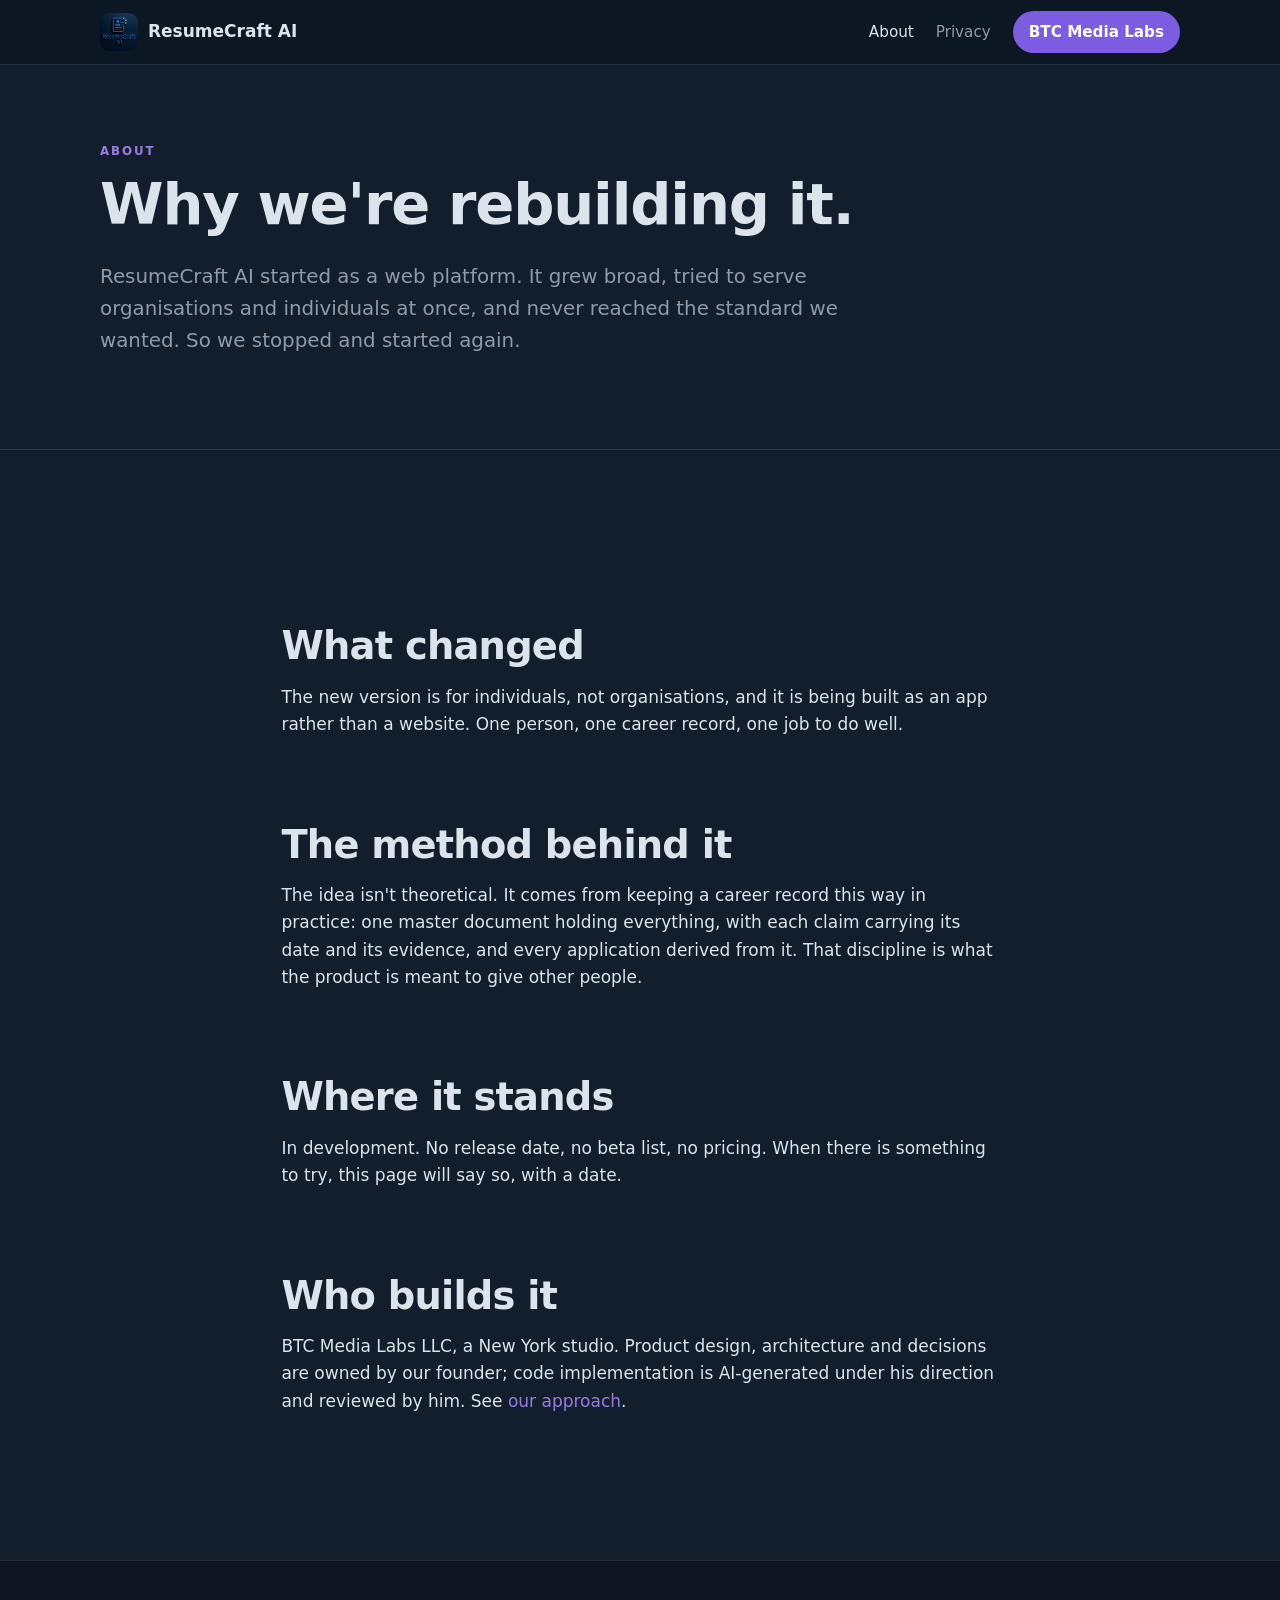
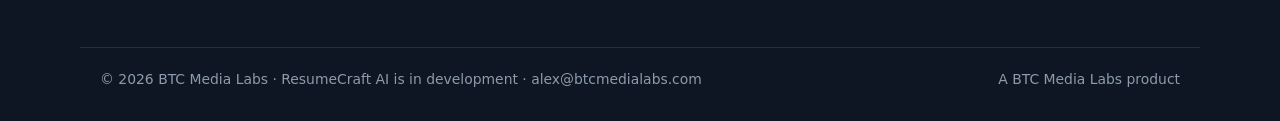
==== about/index.html @ a57dd188 "ResumeCraft AI website — in-development holding site Static pages built by the BTC Media Labs hub: h" ====
<!doctype html>
<html lang="en">
<head>
<meta charset="utf-8">
<meta name="viewport" content="width=device-width, initial-scale=1">
<title>About — ResumeCraft AI</title>
<meta name="description" content="Why ResumeCraft AI is being rebuilt, and what it will and won't do.">
<link rel="canonical" href="https://resumecraftai.io/about/">
<meta name="theme-color" content="#0D1622">
<meta property="og:type" content="website">
<meta property="og:site_name" content="ResumeCraft AI">
<meta property="og:title" content="About — ResumeCraft AI">
<meta property="og:description" content="Why ResumeCraft AI is being rebuilt, and what it will and won't do.">
<meta property="og:url" content="https://resumecraftai.io/about/">
<meta property="og:image" content="https://resumecraftai.io/assets/resumecraft-300.png">
<meta name="twitter:card" content="summary_large_image">
<link rel="icon" href="/assets/favicon-32.png" sizes="32x32">
<link rel="apple-touch-icon" href="/assets/apple-touch-icon.png">
<link rel="stylesheet" href="/assets/site.css">
</head>
<body>
<a class="skip" href="#main">Skip to content</a>
<header class="site-head">
  <div class="wrap head-inner">
    <a class="brand" href="/"><img src="/assets/resumecraft-300.png" width="38" height="38" alt="" style="border-radius:9px"><span class="brand-text"><b>ResumeCraft</b> AI</span></a>
    <input type="checkbox" id="navtoggle" hidden>
    <label class="burger" for="navtoggle" aria-label="Menu"><span></span><span></span><span></span></label>
    <nav class="site-nav" aria-label="Main">
      <a href="/about/" aria-current="page">About</a>
      <a href="/privacy/">Privacy</a>
      <a class="cta" href="https://btcmedialabs.com">BTC Media Labs</a>
    </nav>
  </div>
</header>
<main id="main">
<section class="hero">
  <div class="wrap">
    <p class="eyebrow">About</p>
    <h1>Why we're rebuilding it.</h1>
    <p class="lead">ResumeCraft AI started as a web platform. It grew broad, tried to serve organisations and individuals at once, and never reached the standard we wanted. So we stopped and started again.</p>
  </div>
</section>
<hr class="divider">
<section>
  <div class="wrap prose">
    <h2>What changed</h2>
    <p>The new version is for individuals, not organisations, and it is being built as an app rather than a website. One person, one career record, one job to do well.</p>
    <h2>The method behind it</h2>
    <p>The idea isn't theoretical. It comes from keeping a career record this way in practice: one master document holding everything, with each claim carrying its date and its evidence, and every application derived from it. That discipline is what the product is meant to give other people.</p>
    <h2>Where it stands</h2>
    <p>In development. No release date, no beta list, no pricing. When there is something to try, this page will say so, with a date.</p>
    <h2>Who builds it</h2>
    <p>BTC Media Labs LLC, a New York studio. Product design, architecture and decisions are owned by our founder; code implementation is AI-generated under his direction and reviewed by him. See <a href="https://btcmedialabs.com/approach/">our approach</a>.</p>
  </div>
</section>

</main>
<footer class="site-foot">
  <div class="wrap foot-base">
    <p class="muted small">© 2026 BTC Media Labs · ResumeCraft AI is in development · <a href="mailto:alex@btcmedialabs.com">alex@btcmedialabs.com</a></p>
    <p class="muted small">A <a href="https://btcmedialabs.com">BTC Media Labs</a> product</p>
  </div>
</footer>
</body>
</html>
---- assets/site.css ----
/* BTC Media Labs — tokens from standards/brand-kit.md */
:root{
  --navy:#131E2C; --navy-2:#0D1622; --panel:#1A2739; --panel-2:#21324A;
  --silver:#DCE3EB; --silver-soft:#8D9BAD; --blue:#2E7FE0; --blue-bright:#4E98F0;
  --teal:#2AC3BD; --gold:#D4A62C; --violet:#9B7BE0;
  --line:rgba(255,255,255,.10); --shadow:0 30px 70px -34px rgba(0,0,0,.8);
  --display:"SF Pro Display",system-ui,-apple-system,"Segoe UI",Roboto,Helvetica,Arial,sans-serif;
  --mono:ui-monospace,"SF Mono","SFMono-Regular",Menlo,Consolas,monospace;
  --wrap:1120px; --gut:20px;
}
*,*::before,*::after{box-sizing:border-box}
html{-webkit-text-size-adjust:100%}
body{margin:0;background:var(--navy);color:var(--silver);font-family:var(--display);font-size:17px;line-height:1.6;overflow-x:hidden}
img{max-width:100%;height:auto;display:block}
a{color:var(--blue-bright);text-decoration:none}
a:hover{text-decoration:underline}
:focus-visible{outline:2px solid var(--blue-bright);outline-offset:3px;border-radius:4px}
.wrap{max-width:var(--wrap);margin:0 auto;padding:0 var(--gut);width:100%}
.skip{position:absolute;left:-9999px}
.skip:focus{left:12px;top:12px;position:fixed;background:var(--panel-2);padding:10px 14px;border-radius:10px;z-index:99}

h1,h2,h3{line-height:1.15;margin:0 0 .4em;letter-spacing:-.02em;overflow-wrap:break-word}
h1{font-size:clamp(2rem,6vw,3.6rem);font-weight:800}
h2{font-size:clamp(1.5rem,3.6vw,2.4rem);font-weight:700}
h3{font-size:1.15rem;font-weight:650}
p{margin:0 0 1rem;overflow-wrap:break-word}
.lead{font-size:clamp(1.02rem,2.1vw,1.24rem);color:var(--silver-soft);max-width:64ch}
.muted{color:var(--silver-soft)}
.small{font-size:.87rem}
.eyebrow{font-size:.74rem;letter-spacing:.16em;text-transform:uppercase;color:var(--blue-bright);font-weight:650;margin:0 0 .7rem}
.plain{list-style:none;margin:0;padding:0}
.plain li{margin:.32rem 0}

/* header */
.site-head{position:sticky;top:0;z-index:40;background:rgba(13,22,34,.82);backdrop-filter:blur(12px);border-bottom:1px solid var(--line)}
.head-inner{display:flex;align-items:center;gap:16px;min-height:64px;flex-wrap:wrap}
.brand{display:inline-flex;align-items:center;gap:10px;color:var(--silver);text-decoration:none;font-weight:600}
.brand:hover{text-decoration:none}
.brand-text b{font-weight:800}
.site-nav{margin-left:auto;display:flex;align-items:center;gap:22px;font-size:.95rem}
.site-nav a{color:var(--silver-soft)}
.site-nav a:hover,.site-nav a[aria-current]{color:var(--silver);text-decoration:none}
.site-nav .cta{background:var(--blue);color:#fff;padding:9px 16px;border-radius:999px;font-weight:600}
.site-nav .cta:hover{background:var(--blue-bright)}
.burger{display:none;margin-left:auto;width:42px;height:38px;padding:9px;cursor:pointer}
.burger span{display:block;height:2px;background:var(--silver);margin:5px 0;border-radius:2px;transition:.2s}
@media (max-width:860px){
  .burger{display:block}
  .site-nav{order:3;flex-basis:100%;margin:0;display:none;flex-direction:column;align-items:flex-start;gap:2px;padding-bottom:14px}
  .site-nav a{padding:11px 2px;width:100%}
  #navtoggle:checked ~ .site-nav{display:flex}
  #navtoggle:checked ~ .burger span:nth-child(1){transform:translateY(7px) rotate(45deg)}
  #navtoggle:checked ~ .burger span:nth-child(2){opacity:0}
  #navtoggle:checked ~ .burger span:nth-child(3){transform:translateY(-7px) rotate(-45deg)}
}

/* sections */
section{padding:clamp(48px,7vw,96px) 0}
.section-head{max-width:64ch;margin-bottom:34px}
.hero{padding-top:clamp(40px,6vw,80px);padding-bottom:clamp(40px,6vw,80px)}
.hero-grid{display:grid;gap:34px;align-items:center}
@media (min-width:880px){.hero-grid{grid-template-columns:1.15fr .85fr;gap:56px}}
.hero-art{justify-self:center;max-width:340px;filter:drop-shadow(0 26px 60px rgba(0,0,0,.55))}
.pill{display:inline-flex;align-items:center;gap:8px;border:1px solid var(--line);background:var(--panel);
  color:var(--silver-soft);padding:6px 14px;border-radius:999px;font-size:.8rem;font-weight:600}
.pill .dot{width:7px;height:7px;border-radius:50%;background:var(--teal)}
.btn-row{display:flex;flex-wrap:wrap;gap:12px;margin-top:26px}
.btn{display:inline-block;padding:12px 22px;border-radius:999px;font-weight:650;font-size:.97rem}
.btn:hover{text-decoration:none}
.btn-primary{background:var(--blue);color:#fff}
.btn-primary:hover{background:var(--blue-bright)}
.btn-ghost{border:1px solid var(--line);color:var(--silver);background:var(--panel)}
.btn-ghost:hover{border-color:var(--silver-soft)}

/* cards */
.grid{display:grid;gap:18px}
.grid-2{grid-template-columns:1fr}
.grid-3{grid-template-columns:1fr}
@media (min-width:760px){.grid-2{grid-template-columns:1fr 1fr}.grid-3{grid-template-columns:repeat(3,1fr)}}
.card{background:var(--panel);border:1px solid var(--line);border-radius:22px;padding:26px;position:relative;overflow:hidden}
.card h3{margin-bottom:.35rem}
.card.accent::before{content:"";position:absolute;inset:0 0 auto;height:3px;background:var(--accent,var(--blue))}
.product{display:grid;gap:20px}
@media (min-width:640px){.product{grid-template-columns:auto 1fr;align-items:start}}
.product img{width:72px;border-radius:18px}
.badge{display:inline-block;border:1px solid var(--line);border-radius:999px;padding:4px 12px;
  font-size:.72rem;letter-spacing:.06em;text-transform:uppercase;font-weight:700;color:var(--silver-soft);white-space:nowrap}
.badge.live{color:var(--teal);border-color:rgba(42,195,189,.42)}
.badge.soon{color:var(--gold);border-color:rgba(212,166,44,.42)}
.tag{font-size:.74rem;letter-spacing:.14em;text-transform:uppercase;color:var(--silver-soft);font-weight:650}
.card-head{display:flex;justify-content:space-between;align-items:center;gap:12px;flex-wrap:wrap;margin-bottom:10px}

/* news + prose */
.news-item{border-top:1px solid var(--line);padding:22px 0;display:grid;gap:6px}
@media (min-width:700px){.news-item{grid-template-columns:150px 1fr;gap:24px}}
time{color:var(--silver-soft);font-size:.87rem;font-variant-numeric:tabular-nums}
.prose{max-width:70ch}
.prose h2{margin-top:2.2em}
.prose h3{margin-top:1.8em}
.prose ul{padding-left:1.1rem}
.prose li{margin:.4rem 0}
.callout{background:var(--panel);border:1px solid var(--line);border-left:3px solid var(--blue);border-radius:14px;padding:18px 20px;margin:1.6rem 0}
.divider{border:0;border-top:1px solid var(--line);margin:0}

/* footer */
.site-foot{border-top:1px solid var(--line);background:var(--navy-2);padding:52px 0 30px;margin-top:40px}
.foot-grid{display:grid;gap:28px}
@media (min-width:760px){.foot-grid{grid-template-columns:1.6fr 1fr 1fr 1fr}}
.foot-h{font-size:.78rem;letter-spacing:.14em;text-transform:uppercase;color:var(--silver-soft);margin:0 0 .7rem}
.site-foot a{color:var(--silver-soft)}
.site-foot a:hover{color:var(--silver)}
.foot-base{display:flex;justify-content:space-between;gap:10px;flex-wrap:wrap;border-top:1px solid var(--line);margin-top:34px;padding-top:20px}
.foot-base p{margin:0}

@media (prefers-reduced-motion:reduce){*{animation:none!important;transition:none!important;scroll-behavior:auto!important}}

/* ResumeCraft AI accents */
:root{--blue:#7C5CE0;--blue-bright:#9B7BE0}
.site-nav .cta{background:var(--blue)}
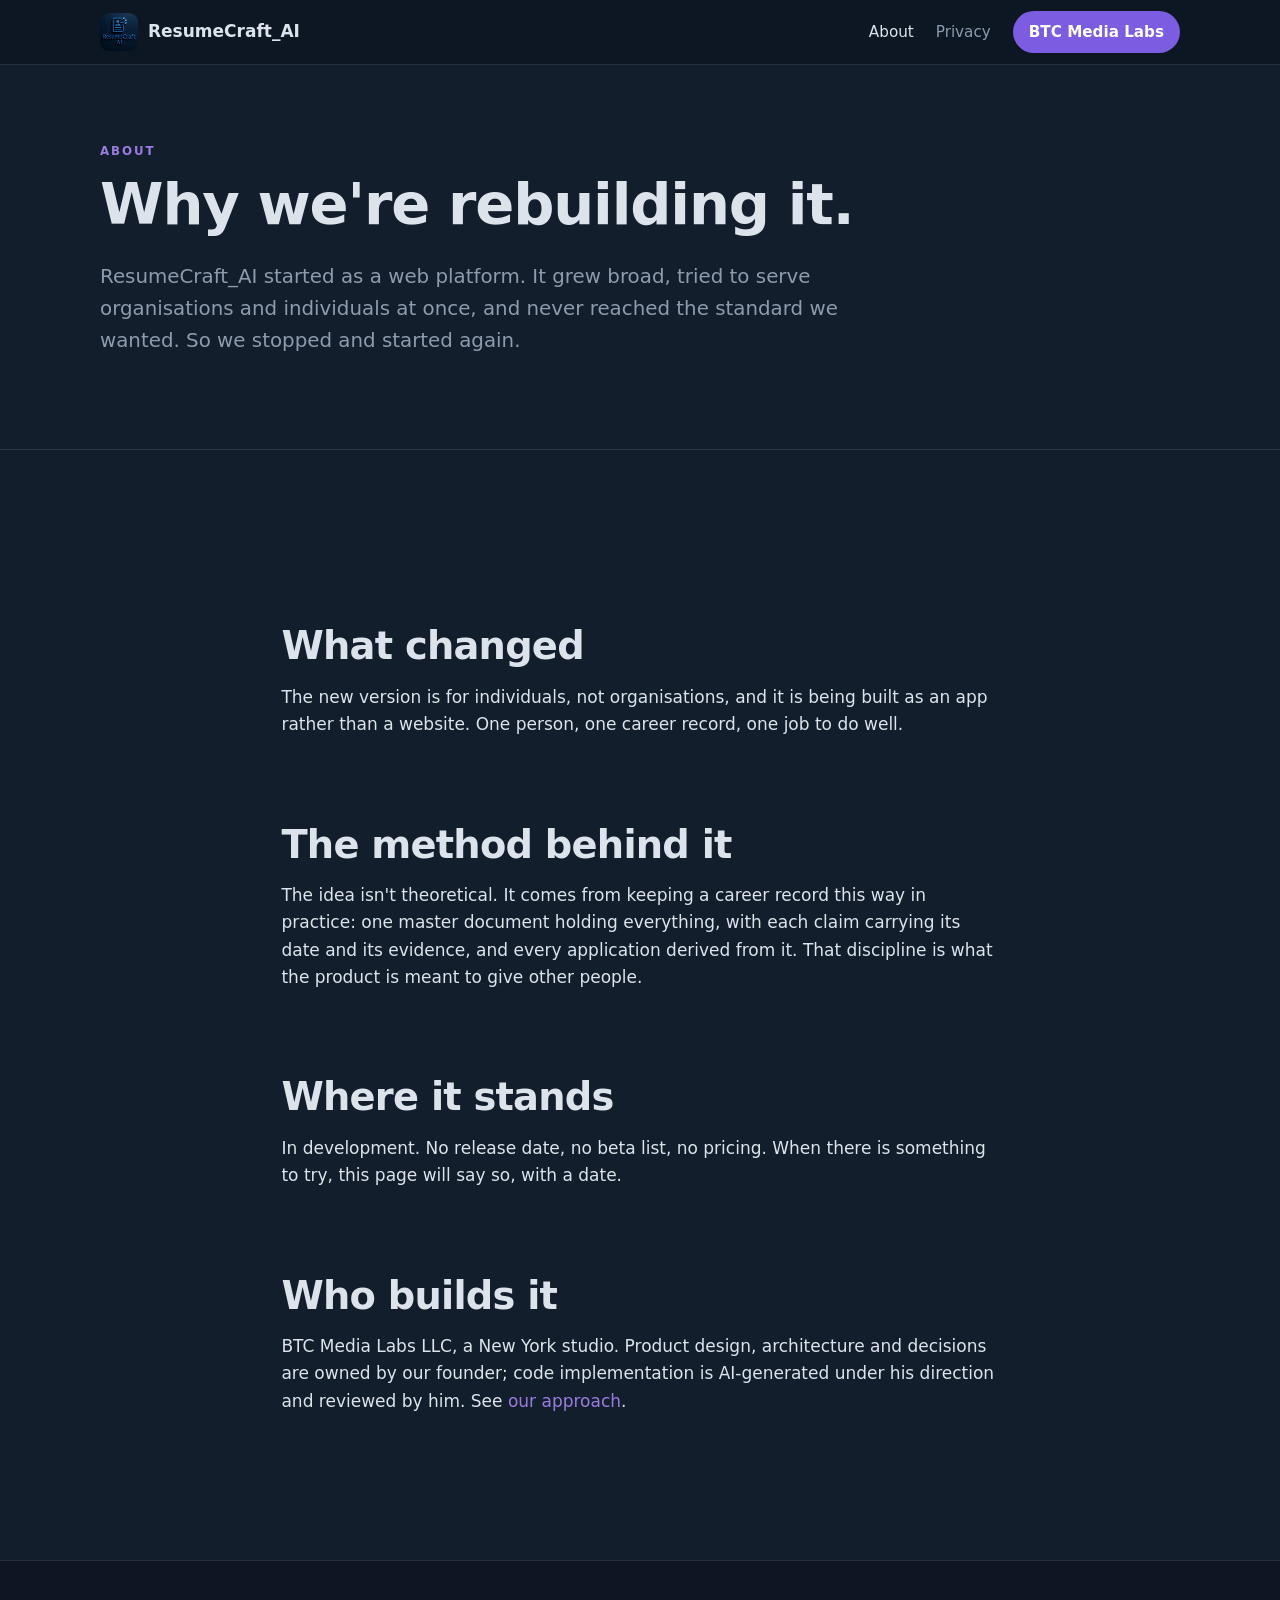
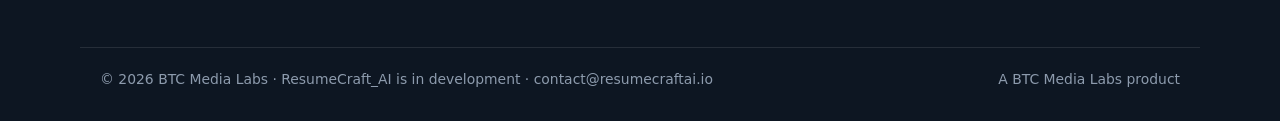
==== commit 17eb5da7: "ResumeCraft_AI naming, living record, company contact address The product name is ResumeCraft_AI; th" ====
--- a/about/index.html
+++ b/about/index.html
@@ -3,14 +3,14 @@
 <head>
 <meta charset="utf-8">
 <meta name="viewport" content="width=device-width, initial-scale=1">
-<title>About — ResumeCraft AI</title>
-<meta name="description" content="Why ResumeCraft AI is being rebuilt, and what it will and won't do.">
+<title>About — ResumeCraft_AI</title>
+<meta name="description" content="Why ResumeCraft_AI is being rebuilt, and what it will and won't do.">
 <link rel="canonical" href="https://resumecraftai.io/about/">
 <meta name="theme-color" content="#0D1622">
 <meta property="og:type" content="website">
-<meta property="og:site_name" content="ResumeCraft AI">
-<meta property="og:title" content="About — ResumeCraft AI">
-<meta property="og:description" content="Why ResumeCraft AI is being rebuilt, and what it will and won't do.">
+<meta property="og:site_name" content="ResumeCraft_AI">
+<meta property="og:title" content="About — ResumeCraft_AI">
+<meta property="og:description" content="Why ResumeCraft_AI is being rebuilt, and what it will and won't do.">
 <meta property="og:url" content="https://resumecraftai.io/about/">
 <meta property="og:image" content="https://resumecraftai.io/assets/resumecraft-300.png">
 <meta name="twitter:card" content="summary_large_image">
@@ -22,7 +22,7 @@
 <a class="skip" href="#main">Skip to content</a>
 <header class="site-head">
   <div class="wrap head-inner">
-    <a class="brand" href="/"><img src="/assets/resumecraft-300.png" width="38" height="38" alt="" style="border-radius:9px"><span class="brand-text"><b>ResumeCraft</b> AI</span></a>
+    <a class="brand" href="/"><img src="/assets/resumecraft-300.png" width="38" height="38" alt="" style="border-radius:9px"><span class="brand-text"><b>ResumeCraft</b>_AI</span></a>
     <input type="checkbox" id="navtoggle" hidden>
     <label class="burger" for="navtoggle" aria-label="Menu"><span></span><span></span><span></span></label>
     <nav class="site-nav" aria-label="Main">
@@ -37,7 +37,7 @@
   <div class="wrap">
     <p class="eyebrow">About</p>
     <h1>Why we're rebuilding it.</h1>
-    <p class="lead">ResumeCraft AI started as a web platform. It grew broad, tried to serve organisations and individuals at once, and never reached the standard we wanted. So we stopped and started again.</p>
+    <p class="lead">ResumeCraft_AI started as a web platform. It grew broad, tried to serve organisations and individuals at once, and never reached the standard we wanted. So we stopped and started again.</p>
   </div>
 </section>
 <hr class="divider">
@@ -57,7 +57,7 @@
 </main>
 <footer class="site-foot">
   <div class="wrap foot-base">
-    <p class="muted small">© 2026 BTC Media Labs · ResumeCraft AI is in development · <a href="mailto:alex@btcmedialabs.com">alex@btcmedialabs.com</a></p>
+    <p class="muted small">© 2026 BTC Media Labs · ResumeCraft_AI is in development · <a href="mailto:contact@resumecraftai.io">contact@resumecraftai.io</a></p>
     <p class="muted small">A <a href="https://btcmedialabs.com">BTC Media Labs</a> product</p>
   </div>
 </footer>
